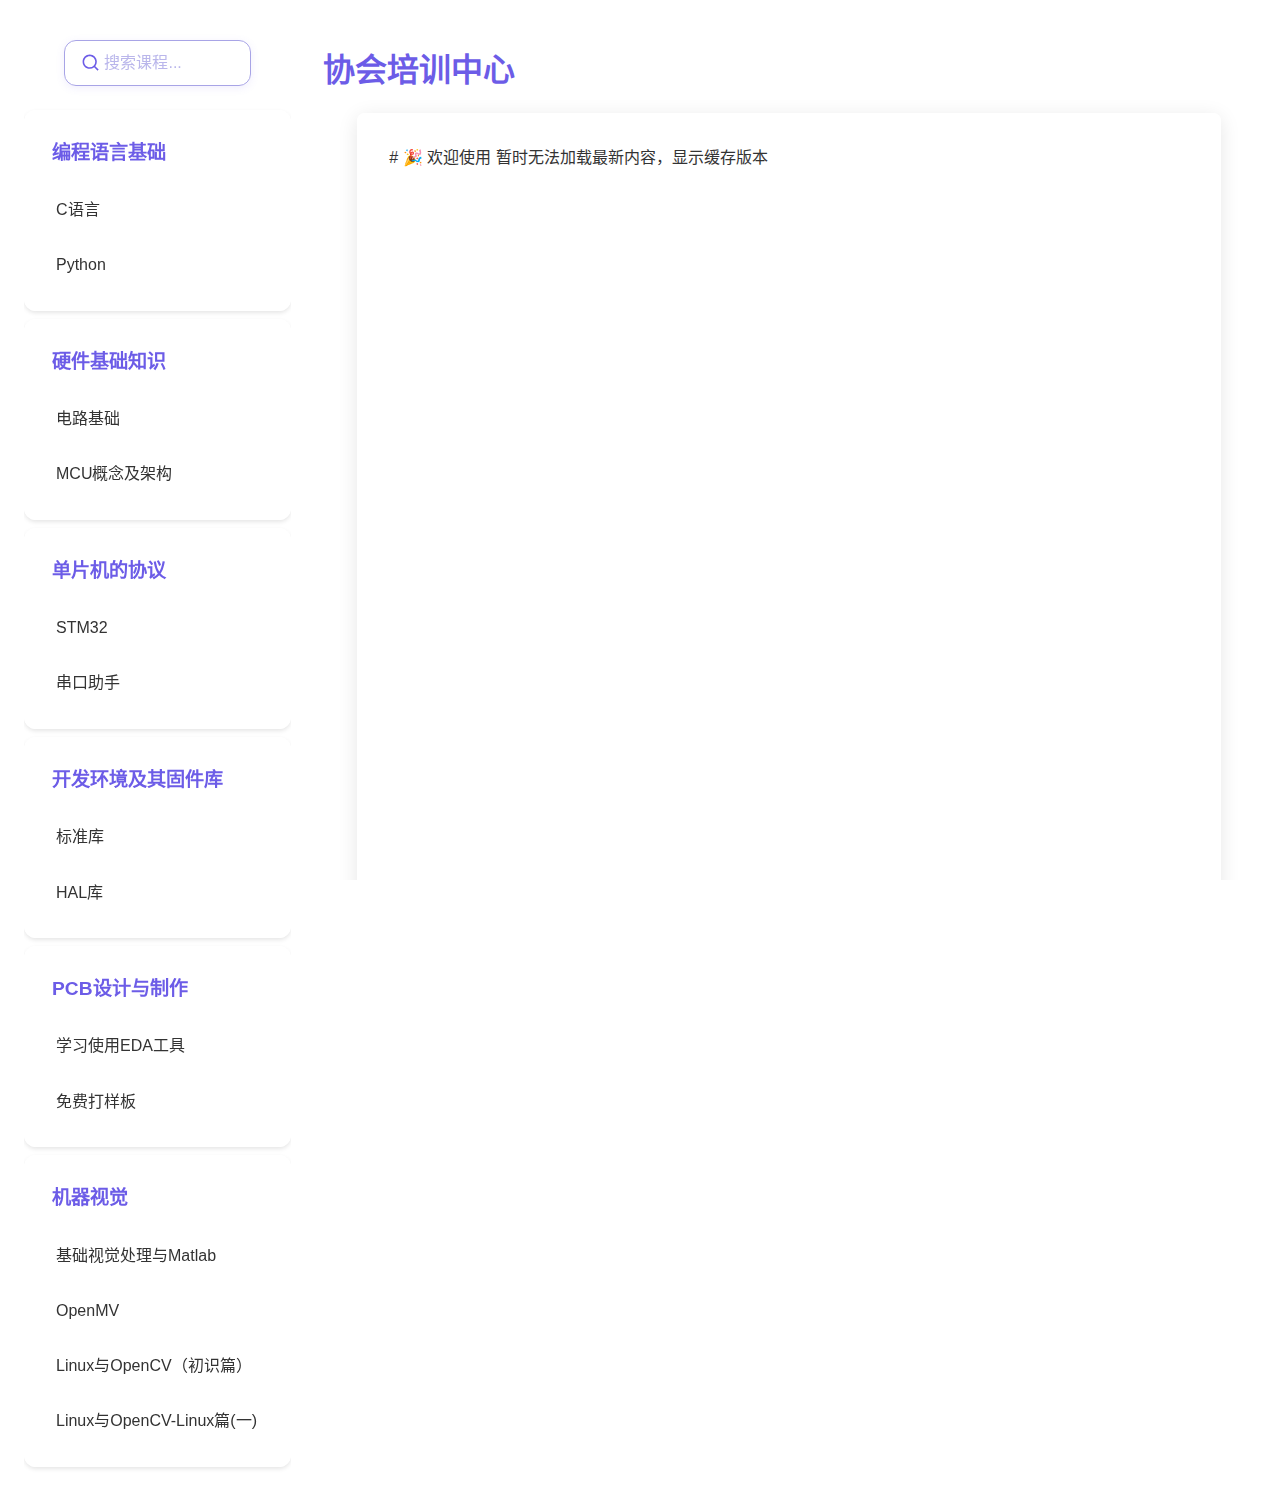
==== test/index.html @ 7ff23649 "Update index.html" ====
<!DOCTYPE html>
<html lang="zh-CN">

<head>
	<meta charset="UTF-8">
	<meta http-equiv="Cache-Control" content="max-age=604800, public">
	<link rel="preload" href="style/marked.min.js" as="script">
	<link rel="preload" href="test/md/welcome-page.md" as="fetch">
	<meta name="viewport" content="width=device-width, initial-scale=1.0, viewport-fit=cover">
	<title>协会培训中心</title>
	<style>
		:root {
			--primary: #6c5ce7;
			--secondary: #a8a4e6;
			--accent: #ff6b6b;
			--background: linear-gradient(160deg, #f8f9ff 0%, #f3f5ff 100%);
			--glass: rgba(255, 255, 255, 0.95);
			--shadow: 0 12px 40px rgba(108, 92, 231, 0.1);
			--radius: 16px;
			/* 统一圆角 */
			--tap-highlight: rgba(108, 92, 231, 0.1);
			/* 点击反馈色 */
		}

		/* 动态目录生成样式 */
		/* 合并.toc-category样式 */
		.toc-category {
			background: var(--glass);
			backdrop-filter: blur(12px);
			border-radius: var(--radius);
			margin: 1rem 0;
			padding: 1rem;
			box-shadow: var(--shadow);
			transition: transform 0.2s ease;
			position: relative;
			-webkit-tap-highlight-color: var(--tap-highlight);
		}

		/* 合并后的媒体查询 */
		@media (max-width: 768px) {
			.toc-category {
				margin: 0.5rem 0;
				background: rgba(255, 255, 255, 0.9);
			}
		}

		@media (min-width: 769px) {
			.toc-category {
				margin: 0.5rem 1rem;
			}
		}

		/* 移动端优化 */
		@media (max-width: 768px) {
			.sidebar {
				display: none;
				/* 隐藏原始侧边栏 */
			}

			/* 新增浮动目录按钮 */
			.floating-toc {
				position: fixed;
				bottom: 2rem;
				right: 1.5rem;
				z-index: 1000;
				width: 56px;
				height: 56px;
				border-radius: 50%;
				background: var(--primary);
				box-shadow: 0 8px 24px rgba(108, 92, 231, 0.3);
				display: flex;
				align-items: center;
				justify-content: center;
				cursor: pointer;
				transition: all 0.3s cubic-bezier(0.4, 0, 0.2, 1);
			}

			.floating-toc::after {
				content: '📚';
				font-size: 1.8rem;
				filter: drop-shadow(0 2px 4px rgba(0, 0, 0, 0.1));
			}

			.floating-toc.active {
				transform: rotate(135deg);
				background: var(--accent);
			}

			/* 目录弹出层 */
			.toc-overlay {
				position: fixed;
				top: 0;
				left: 0;
				right: 0;
				bottom: 0;
				background: rgba(0, 0, 0, 0.4);
				backdrop-filter: blur(8px);
				z-index: 999;
				opacity: 0;
				visibility: hidden;
				transition: 0.3s ease;
			}

			.toc-overlay.active {
				opacity: 1;
				visibility: visible;
			}

			/* 目录容器 */
			.mobile-toc {
				position: absolute;
				bottom: calc(56px + 2rem);
				right: 1.5rem;
				width: 86vw;
				max-width: 320px;
				background: var(--glass);
				border-radius: 24px;
				padding: 1.5rem;
				box-shadow: var(--shadow);
				transform: translateY(20px);
				transition: transform 0.3s cubic-bezier(0.18, 0.89, 0.32, 1.28),
					opacity 0.2s ease;
				max-height: 70vh;
				overflow-y: auto;
				-webkit-overflow-scrolling: touch;
				scrollbar-width: thin;
				/* Firefox */
				scrollbar-color: var(--primary) rgba(0, 0, 0, 0.1);
				overflow-x: hidden;
				/* 新增横向滚动隐藏 */
				width: calc(100% - 2rem);
				/* 确保宽度适配 */
				will-change: transform;
			}

			.toc-overlay.active .mobile-toc {
				transform: translateY(0);
			}

			/* 移动端目录项优化 */
			.toc-category {
				margin: 0.5rem 0;
				background: rgba(255, 255, 255, 0.9);
				width: 100%;
				box-sizing: border-box;
			}

			.toc-subitem {
				padding: 1rem;
				font-size: 0.95rem;
				border-radius: 12px;
				margin: 4px 0;
				white-space: normal;
				/* 确保文本换行 */
				max-width: 100%;
				overflow: hidden;
				text-overflow: ellipsis;
			}

			/* 搜索框优化 */
			.mobile-toc .search-box {
				padding: 0 1rem 1rem;
				margin: 0 -1rem;
			}

			.mobile-toc #search {
				font-size: 1rem;
				padding: 1rem;
			}

			/* 保证内容足够高度 */
			.toc {
				min-height: 120%;
			}

			/* 优化滚动条样式 */
			.mobile-toc::-webkit-scrollbar {
				width: 8px;
				/* 增大滚动条宽度 */
				background: rgba(0, 0, 0, 0.05);
			}

			.mobile-toc::-webkit-scrollbar-thumb {
				background: var(--primary);
				border-radius: 4px;
				border: 2px solid rgba(255, 255, 255, 0.2);
				/* 添加边框增强可视性 */
			}

			/* 增强触摸反馈 */
			.toc-category,
			.toc-subitem {
				padding: 16px !important;
				/* 增大点击区域 */
				min-height: 56px;
				/* 最小触摸高度 */
				-webkit-tap-highlight-color: var(--tap-highlight);
			}

			/* 隐藏横向滚动条 */
			.mobile-toc::-webkit-scrollbar:horizontal {
				display: none;
				height: 0;
			}
		}

		/* PC端布局优化 */
		@media (min-width: 769px) {
			body {
				display: flex;
				min-height: 100vh;
			}

			.sidebar {
				width: 300px;
				height: 100vh;
				position: sticky;
				top: 0;
				overflow-y: auto; /* 确保侧边栏有独立的滚动条 */
				transform: none !important;
				box-shadow: 8px 0 40px rgba(108, 92, 231, 0.1);
				border-right: 1px solid var(--secondary);
				scrollbar-width: thin; /* Firefox */
				-ms-overflow-style: none; /* IE/Edge */
			}

			.sidebar::-webkit-scrollbar {
				display: block; /* 显示滚动条 */
				width: 8px; /* 滚动条宽度 */
			}

			.sidebar::-webkit-scrollbar-thumb {
				background: var(--primary);
				border-radius: 4px; /* 圆角 */
			}

			.content {
				flex: 1;
				padding: 2rem 4rem;
				max-width: calc(100vw - 300px);
				overflow-y: auto;
				/* 添加独立滚动 */
				height: calc(100vh - 3px);
				/* 留出进度条空间 */
			}

			.menu-toggle {
				display: none;
				/* 隐藏移动端菜单按钮 */
			}

			.search-box {
				position: sticky;
				top: 0;
				padding: 1.5rem;
				margin: 0 -1.5rem;
				/* 抵消容器padding */
				z-index: 200;
				background: var(--glass);
				backdrop-filter: blur(10px);
			}

			.toc-category {
				margin: 0.5rem 1rem;
				transition: 0.2s all ease;
			}

			.toc-subitem {
				padding: 0.8rem 1.5rem;
				cursor: pointer;
				border-radius: 8px;
				transition: 0.2s all ease;
			}

			.toc-subitem:hover {
				background: rgba(108, 92, 231, 0.1);
			}
		}

		/* 搜索框现代化样式 */
		.search-box {
			position: sticky;
			top: 0;
			background: var(--glass);
			backdrop-filter: blur(10px);
			z-index: 200;
			padding: 1rem;
			transition: all 0.3s ease;
			width: calc(100% - 3rem);
			margin: 0 auto;
			box-sizing: border-box;
		}

		#mobile-search {
			width: 100%;
			padding: 1rem 2rem;
			border: 1px solid var(--secondary) !important;
			border-radius: 50px;
			background: rgba(255, 255, 255, 0.9);
			box-shadow: 0 2px 8px rgba(108, 92, 231, 0.1) !important;
			font-size: 1rem;
			transition: all 0.2s cubic-bezier(0.4, 0, 0.2, 1);
			background-image: url("data:image/svg+xml,%3Csvg xmlns='http://www.w3.org/2000/svg' viewBox='0 0 24 24' width='24' height='24'%3E%3Cpath fill='%236c5ce7' d='M18.031 16.617l4.283 4.282-1.415 1.415-4.282-4.283A8.96 8.96 0 0 1 11 20c-4.968 0-9-4.032-9-9s4.032-9 9-9 9 4.032 9 9a8.96 8.96 0 0 1-1.969 5.617zm-2.006-.742A6.977 6.977 0 0 0 18 11c0-3.868-3.133-7-7-7-3.868 0-7 3.132-7 7 0 3.867 3.132 7 7 7a6.977 6.977 0 0 0 4.875-1.975l.15-.15z'/%3E%3C/svg%3E");
			background-repeat: no-repeat;
			background-position: 1rem center;
			background-size: 1.2em;
			padding-left: 2.8rem;
			max-width: 100%;
			box-sizing: border-box;
		}

		#mobile-search:focus {
			outline: none;
			box-shadow: 0 6px 16px rgba(108, 92, 231, 0.2);
			background: rgba(255, 255, 255, 0.95);
		}

		#mobile-search::placeholder {
			color: #a8a4e6;
			opacity: 0.8;
		}

		/* 移动端优化 */
		@media (max-width: 768px) {
			#mobile-search {
				font-size: 0.95rem;
				padding: 0.8rem 1.5rem;
				padding-left: 2.5rem;
				background-size: 1em;
			}
		}

		/* 移动端菜单按钮优化 */
		.menu-toggle {
			position: fixed;
			top: 1rem;
			left: 1rem;
			z-index: 300;
			background: var(--glass);
			border: none;
			padding: 0.8rem;
			border-radius: 50%;
			box-shadow: var(--shadow);
			-webkit-tap-highlight-color: var(--tap-highlight);
		}

		/* 新增阅读进度条 */
		.progress-bar {
			display: none;
			/* 隐藏进度条 */
			position: fixed;
			top: 0;
			left: 0;
			height: 3px;
			background: var(--accent);
			z-index: 500;
		}

		/* 优化移动端目录交互 */
		.toc-category h3 {
			cursor: pointer;
			padding: 12px;
			margin: -12px;
			border-radius: var(--radius);
			-webkit-tap-highlight-color: var(--tap-highlight);
		}

		.toc-category[data-fold="true"] .toc-subitem {
			display: none;
		}

		/* 增强搜索高亮 */
		.highlight {
			background: linear-gradient(90deg, #ffd70033, #ffd70000);
			border-radius: 4px;
		}

		/* 新增Markdown内容样式 */
		.markdown-content {
			padding: 2rem;
			margin: 1rem auto;
			max-width: 800px;
			background: var(--glass);
			border-radius: var(--radius);
			box-shadow: var(--shadow);
		}

		/* 标题样式 */
		.markdown-content h1,
		.markdown-content h2,
		.markdown-content h3 {
			color: var(--primary);
			margin-top: 1.5rem;
			margin-bottom: 0.5rem;
			border-bottom: 2px solid var(--secondary); /* 增加底部边框 */
			padding-bottom: 0.5rem; /* 增加底部内边距 */
		}

		.markdown-content h1 {
			font-size: 2.5rem;
		}

		.markdown-content h2 {
			font-size: 2rem;
		}

		.markdown-content h3 {
			font-size: 1.5rem;
		}

		/* 段落样式 */
		.markdown-content p {
			margin: 1.2rem 0; /* 增加段落间距 */
			line-height: 1.6; /* 增加行高 */
		}

		/* 列表样式 */
		.markdown-content ul,
		.markdown-content ol {
			margin: 1.5rem 0; /* 增加列表间距 */
			padding-left: 1.5rem;
		}

		.markdown-content li {
			margin-bottom: 0.5rem;
		}

		/* 引用样式 */
		.markdown-content blockquote {
			background: rgba(108, 92, 231, 0.05);
			border-left: 4px solid var(--primary);
			padding: 1rem;
			margin: 1.5rem 0;
			border-radius: 0 8px 8px 0;
			font-style: italic; /* 引用内容斜体 */
		}

		/* 代码块样式 */
		.markdown-content pre {
			background: rgba(108, 92, 231, 0.05);
			padding: 1rem;
			border-radius: 8px;
			overflow-x: auto;
			border: 1px solid var(--secondary); /* 添加边框 */
		}

		.markdown-content code {
			background: rgba(108, 92, 231, 0.1);
			padding: 0.2rem 0.4rem;
			border-radius: 4px;
		}

		/* 增加链接样式 */
		.markdown-content a {
			color: var(--primary);
			text-decoration: underline;
		}

		.markdown-content a:hover {
			text-decoration: none;
			color: var(--accent);
		}

		/* 优化移动端目录布局 */
		.mobile-toc {
			padding: 1rem;
			bottom: calc(56px + 1.5rem);
		}

		.toc-category {
			margin: 0.5rem -0.5rem;
			padding: 0.5rem;
		}

		.toc-subitem {
			margin: 4px -0.5rem;
			padding: 0.8rem 1rem !important;
		}

		/* 添加初始页面的专属样式 */
		.markdown-content h1 {
			text-align: center;
			margin: 2rem 0;
			font-size: 2.5rem;
			background: linear-gradient(135deg, var(--primary), var(--accent));
			-webkit-background-clip: text;
			background-clip: text;
			-webkit-text-fill-color: transparent;
		}

		.markdown-content mermaid {
			display: block;
			margin: 2rem auto;
			max-width: 100%;
			overflow-x: auto;
		}

		.markdown-content table {
			width: 100%;
			border-collapse: collapse;
			margin: 1.5rem 0;
			background: var(--glass);
		}

		.markdown-content td,
		.markdown-content th {
			padding: 1rem;
			border: 1px solid var(--secondary);
		}

		blockquote {
			background: rgba(108, 92, 231, 0.05);
			border-left: 4px solid var(--primary);
			padding: 1rem;
			margin: 1.5rem 0;
			border-radius: 0 8px 8px 0;
		}

		/* 通用滚动优化 */
		.toc,
		.mobile-toc,
		.sidebar {
			overflow: overlay;
			/* 智能滚动条 */
			scroll-behavior: smooth;
		}

		/* 修复移动端目录空白问题 */
		@media (max-width: 768px) {
			.mobile-toc {
				width: 90vw;
				right: 1rem;
				margin: 0;
				padding: 1rem;
			}

			.toc-category,
			.toc-subitem {
				margin-left: 0;
				margin-right: 0;
				padding: 0.8rem 1rem;
			}
		}

		/* 欢迎页专属样式 */
		.feature-badges {
			display: flex;
			gap: 1rem;
			margin: 1.5rem 0;
		}

		.badge {
			padding: 0.5rem 1rem;
			border-radius: 20px;
			font-size: 0.9rem;
		}

		.badge.new {
			background: var(--accent);
			color: white;
		}

		.quick-start-grid {
			display: grid;
			grid-template-columns: repeat(auto-fit, minmax(240px, 1fr));
			gap: 1.5rem;
			margin: 2rem 0;
		}

		.step-card {
			background: var(--glass);
			padding: 1.5rem;
			border-radius: var(--radius);
			transition: transform 0.2s ease;
		}

		.step-card:hover {
			transform: translateY(-5px);
		}

		.mobile-features {
			display: flex;
			flex-wrap: wrap;
			gap: 1rem;
			margin: 2rem 0;
		}

		.feature-tag {
			display: flex;
			align-items: center;
			padding: 0.8rem 1.2rem;
			background: rgba(108, 92, 231, 0.1);
			border-radius: 8px;
		}

		/* 加载状态指示器 */
		.loading-indicator {
			display: flex;
			flex-direction: column;
			align-items: center;
			padding: 2rem;
			min-height: 300px;
		}

		.spinner {
			width: 40px;
			height: 40px;
			border: 4px solid rgba(108, 92, 231, 0.2);
			border-top-color: var(--primary);
			border-radius: 50%;
			animation: spin 1s linear infinite;
		}

		@keyframes spin {
			to {
				transform: rotate(360deg);
			}
		}

		/* 错误提示样式 */
		.error-message {
			text-align: center;
			padding: 2rem;
			background: rgba(255, 0, 0, 0.05);
			border-radius: 8px;

			button {
				margin-top: 1rem;
				padding: 0.5rem 1rem;
				background: var(--primary);
				color: white;
				border: none;
				border-radius: 4px;
				cursor: pointer;
			}
		}

		/* Markdown内容渐显动画 */
		.markdown-content {
			animation: fadeIn 0.5s ease-out;
		}

		@keyframes fadeIn {
			from {
				opacity: 0;
				transform: translateY(20px);
			}

			to {
				opacity: 1;
				transform: translateY(0);
			}
		}

		/* PC端布局优化 */
		@media (min-width: 769px) {
			.sidebar {
				overflow-y: auto !important;
				/* 强制独立滚动 */
			}

			.content {
				overflow-y: auto;
				/* 添加独立滚动 */
				height: calc(100vh - 3px);
				/* 留出进度条空间 */
			}
		}

		/* 移动端滚动优化 */
		@media (max-width: 768px) {
			.mobile-toc {
				scroll-behavior: smooth;
				-webkit-overflow-scrolling: touch;
				/* 增加弹性效果 */
				overscroll-behavior: contain;
			}

			/* 增大触摸区域 */
			.toc-category,
			.toc-subitem {
				min-height: 48px;
				/* 最小触摸高度 */
				padding: 12px !important;
			}
		}

		/* 通用滚动优化 */
		.toc,
		.mobile-toc,
		.sidebar {
			overflow: overlay;
			/* 智能滚动条 */
			scroll-behavior: smooth;
		}

		/* 新增mermaid样式优化 */
		.markdown-content .mermaid {
			background: rgba(255, 255, 255, 0.9);
			padding: 1.5rem;
			border-radius: var(--radius);
			margin: 2rem 0;
			overflow: auto;
		}

		/* 代码块复制按钮 */
		.copy-btn {
			position: absolute;
			right: 1rem;
			top: 0.5rem;
			padding: 0.3rem 0.8rem;
			background: var(--primary);
			color: white;
			border: none;
			border-radius: 4px;
			cursor: pointer;
			opacity: 0;
			transition: opacity 0.2s ease;
		}

		pre:hover .copy-btn {
			opacity: 1;
		}

		/* 新增下载按钮样式 */
		.download-btn {
			z-index: 1001;
			/* 提升层级到最高 */
			bottom: 2rem;
			right: 2rem;
			background: var(--primary);
			color: white;
			padding: 1rem 1.5rem;
			border-radius: 30px;
			box-shadow: 0 8px 24px rgba(108, 92, 231, 0.3);
			cursor: pointer;
			transition: all 0.3s cubic-bezier(0.4, 0, 0.2, 1);
			display: flex;
			align-items: center;
			gap: 0.8rem;
		}

		.download-btn:hover {
			transform: translateY(-3px);
			background: var(--accent);
			box-shadow: 0 12px 32px rgba(255, 107, 107, 0.3);
		}

		.download-btn::after {
			content: '⬇️';
			font-size: 1.2rem;
		}

		@media (max-width: 768px) {
			.download-btn {
				bottom: 8rem;
				/* 提升到浮动目录按钮上方 */
				right: 1.5rem;
				padding: 1rem 1.5rem;
				/* 增大点击区域 */
				font-size: 1rem;
				box-shadow: 0 8px 24px rgba(108, 92, 231, 0.4);
				/* 增强阴影 */
				border-radius: 28px;
				/* 更圆润的形状 */
			}
		}

		/* 新增格式菜单 */
		.format-menu {
			position: absolute;
			bottom: 100%;
			right: 0;
			background: var(--glass);
			border-radius: 12px;
			padding: 0.5rem;
			box-shadow: var(--shadow);
			opacity: 0;
			visibility: hidden;
			transition: all 0.3s ease;
			min-width: 140px;
		}

		.download-btn:hover .format-menu {
			opacity: 1;
			visibility: visible;
		}

		.format-option {
			padding: 0.8rem 1rem;
			border-radius: 8px;
			cursor: pointer;
			transition: background 0.2s ease;
			display: flex;
			gap: 0.8rem;
			align-items: center;
		}

		.format-option:hover {
			background: rgba(108, 92, 231, 0.1);
		}

		/* 移动端适配 */
		@media (max-width: 768px) {
			.download-btn {
				bottom: 5rem;
				/* 避免被浮动按钮遮挡 */
			}

			.format-menu {
				right: -50%;
				bottom: auto;
				top: 100%;
			}
		}

		/* 确保Markdown内容不会覆盖按钮 */
		.markdown-content {
			position: relative;
			z-index: 1;
			/* 保持默认层级 */
		}

		/* 新增外层滚动锁定 */
		body.toc-open {
			overflow: hidden;
			position: fixed;
			width: 100%;
			height: 100%;
		}

		.toc-overlay {
			touch-action: none;
			/* 完全禁用外层触摸滚动 */
			overscroll-behavior: none;
		}

		.mobile-toc {
			overflow-y: auto;
			-webkit-overflow-scrolling: touch;
			transform: translateZ(0);
			/* 强制硬件加速 */
			backface-visibility: hidden;
			perspective: 1000px;
		}

		/* 滚动条视觉优化 */
		.mobile-toc::-webkit-scrollbar {
			width: 6px;
			background: rgba(108, 92, 231, 0.05);
		}

		.mobile-toc::-webkit-scrollbar-thumb {
			background: var(--primary);
			border-radius: 3px;
		}

		/* 修复内容区域滚动 */
		.content {
			overflow-y: auto !important;
			-webkit-overflow-scrolling: touch;
			height: calc(100vh - 60px);
			/* 留出顶部空间 */
			padding: 1rem !important;
		}

		.markdown-content {
			min-height: 120vh;
			/* 确保可滚动区域 */
			overflow: visible !important;
		}

		/* 增强触摸滚动 */
		.course-content {
			overscroll-behavior: contain;
			touch-action: pan-y;
		}

		@media (max-width: 768px) {
			.content {
				scroll-behavior: smooth;
				-webkit-overflow-scrolling: touch;
				/* 增加滚动阻力 */
				scroll-snap-type: y mandatory;
				overscroll-behavior-y: contain;
			}

			.markdown-content {
				/* 增加滚动惯性 */
				scroll-snap-stop: always;
				scroll-snap-align: start;

				/* 优化段落间距 */
				p,
				pre,
				table {
					margin: 1.2rem 0;
					scroll-snap-align: start;
				}
			}
		}

		/* 增加动量滚动效果 */
		@supports (-webkit-overflow-scrolling: touch) {
			.content {
				overflow-y: scroll;
			}
		}

		/* 重写下载按钮定位 */
		.download-container {
			position: fixed;
			z-index: 9999;
			/* 最高优先级 */
			bottom: 2rem;
			right: 2rem;
		}

		/* 优化移动端按钮尺寸 */
		@media (max-width: 768px) {
			.download-btn {
				padding: 0.8rem 1.2rem;
				font-size: 0.9rem;
				border-radius: 16px;
				bottom: 6rem;
				/* 调整位置避免遮挡 */
			}
		}

		#error-container {
			position: fixed;
			bottom: 1rem;
			right: 1rem;
			max-width: 300px;
			z-index: 9999;
		}

		.error-toast {
			background: rgba(255, 0, 0, 0.1);
			padding: 1rem;
			border-radius: 8px;
			margin: 0.5rem;
			animation: slideIn 0.3s ease;
		}

		/* 更新字体 */
		body {
			font-family: 'Arial', sans-serif; /* 使用更现代的字体 */
			color: #333; /* 更深的文本颜色 */
			line-height: 1.6; /* 增加行高 */
		}

		/* 按钮样式 */
		.download-btn,
		.copy-btn {
			transition: background 0.3s, transform 0.2s; /* 增加过渡效果 */
		}

		.download-btn:hover,
		.copy-btn:hover {
			transform: translateY(-2px); /* 悬停时轻微上移 */
			background: var(--accent); /* 悬停时背景色变化 */
		}

		/* 增加阴影效果 */
		.markdown-content {
			box-shadow: 0 4px 20px rgba(0, 0, 0, 0.1); /* 增加阴影 */
			border-radius: 8px; /* 圆角 */
		}

		/* 更新标题样式 */
		h1, h2, h3 {
			color: var(--primary); /* 使用主题色 */
			margin-bottom: 1rem; /* 增加底部间距 */
		}

		/* 更新输入框样式 */
		#mobile-search {
			border: 1px solid var(--secondary);
			border-radius: 12px; /* 圆角 */
			padding: 0.8rem; /* 增加内边距 */
		}

		/* 更新滚动条样式 */
		.mobile-toc::-webkit-scrollbar {
			width: 8px; /* 增加滚动条宽度 */
		}

		.mobile-toc::-webkit-scrollbar-thumb {
			background: var(--primary);
			border-radius: 4px; /* 圆角 */
		}

		/* 更新错误提示样式 */
		.error-message {
			background: rgba(255, 0, 0, 0.1);
			border: 1px solid red; /* 增加边框 */
			border-radius: 8px; /* 圆角 */
		}

		/* 更新加载指示器样式 */
		.loading-indicator {
			background: rgba(255, 255, 255, 0.9); /* 背景色 */
			border-radius: 8px; /* 圆角 */
			box-shadow: 0 2px 10px rgba(0, 0, 0, 0.1); /* 阴影 */
		}

		/* 目录容器样式 */
		.toc-category {
			margin: 0.5rem 0;
			background: rgba(255, 255, 255, 0.9);
			width: 100%;
			box-sizing: border-box;
			border-radius: 12px; /* 圆角 */
			padding: 1rem; /* 增加内边距 */
			box-shadow: 0 2px 4px rgba(0, 0, 0, 0.1); /* 添加阴影 */
		}

		/* 目录项样式 */
		.toc-subitem {
			padding: 1rem;
			font-size: 1rem;
			border-radius: 8px; /* 圆角 */
			margin: 4px 0;
			transition: background 0.3s; /* 增加过渡效果 */
			cursor: pointer; /* 鼠标悬停时显示为手型 */
		}

		/* 悬停效果 */
		.toc-subitem:hover {
			background: rgba(108, 92, 231, 0.1); /* 悬停时背景色变化 */
		}

		/* 目录标题样式 */
		.toc-category h3 {
			margin: 0;
			font-size: 1.2rem;
			color: var(--primary); /* 使用主题色 */
		}
	</style>
</head>

<body>
	<!-- 新增浮动按钮 -->
	<div class="floating-toc"></div>

	<!-- 修改后的目录结构 -->
	<div class="toc-overlay">
		<div class="mobile-toc" id="mobile-toc-container">
			<div class="search-box">
				<input type="text" id="mobile-search" placeholder="      搜索课程..."
					style="width:100%; border-radius:12px; border:1px solid var(--secondary)">
			</div>
			<div class="toc" id="mobile-toc"></div>
		</div>
	</div>

	<!-- 内容区域 -->
	<main class="content">
		<h1>协会培训中心</h1>
		<div class="course-content" style="min-height: 100vh;">
			<article class="markdown-content" id="welcome-container">
				<!-- 内容将由JavaScript动态加载 -->
			</article>
		</div>
	</main>

	<!-- Markdown解析 -->
	<script src="style/marked.min.js"></script>

	<!-- 流程图支持 -->
	<script src="style/mermaid.min.js"></script>

	<!-- 工具提示库 -->
	<script src="style/popper.min.js"></script>
	<script src="style/tippy-bundle.umd.js"></script>

	<div id="error-container" aria-live="polite"></div>

	<script>
		// 动态生成目录
		const courseFiles = [
			// 编程语言基础
			"test/md/编程语言基础 - C语言.md",
			"test/md/编程语言基础 - Python.md",

			// 硬件基础
			"test/md/硬件基础知识 - 电路基础.md",
			"test/md/硬件基础知识 - MCU概念及架构.md",

			// 单片机协议
			"test/md/单片机的协议 - STM32.md",
			"test/md/单片机的协议 - 串口助手.md",

			// 开发环境
			"test/md/开发环境及其固件库 - 标准库.md",
			"test/md/开发环境及其固件库 - HAL库.md",

			// PCB设计
			"test/md/PCB设计与制作 - 学习使用EDA工具.md",
			"test/md/PCB设计与制作 - 免费打样板.md",

			// 机器视觉
			"test/md/机器视觉 - 基础视觉处理与Matlab.md",
			"test/md/机器视觉 - OpenMV.md",
			"test/md/机器视觉 - Linux与OpenCV（初识篇）.md",
			"test/md/机器视觉 - Linux与OpenCV-Linux篇(一).md"
		];

		// 动态生成目录结构
		function generateTOC() {
			const tocMap = new Map();

			courseFiles.forEach(path => {
				const [category, filename] = path.split('/').pop().split(' - ');
				if (!tocMap.has(category)) {
					tocMap.set(category, []);
				}
				tocMap.get(category).push({
					name: filename.replace('.md', ''),
					path: path
				});
			});

			let tocHTML = '';
			tocMap.forEach((items, category) => {
				tocHTML += `
                    <div class="toc-category">
                        <h3>${category}</h3>
                        ${items.map(item => `
                            <div class="toc-subitem" data-file="${item.path}">
                                ${item.name}
                            </div>
                        `).join('')}
                    </div>
                `;
			});

			document.getElementById('mobile-toc').innerHTML = tocHTML;
		}

		// 浮动按钮交互逻辑
		const floatingToc = document.querySelector('.floating-toc');
		const tocOverlay = document.querySelector('.toc-overlay');

		floatingToc.addEventListener('click', (e) => {
			e.stopPropagation();
			floatingToc.classList.toggle('active');
			tocOverlay.classList.toggle('active');
			document.body.classList.toggle('toc-open'); // 新增body状态
		});

		// 点击外部关闭
		tocOverlay.addEventListener('click', (e) => {
			if (e.target === tocOverlay) {
				floatingToc.classList.remove('active');
				tocOverlay.classList.remove('active');
			}
		});

		// 修改搜索功能，添加防抖和缓存
		// 修改搜索功能，添加防抖
		function debounce(func, wait) {
			let timeout;
			return function (...args) {
				clearTimeout(timeout);
				timeout = setTimeout(() => func.apply(this, args), wait);
			};
		}

		document.getElementById('mobile-search').addEventListener('input', debounce((e) => {
			const term = e.target.value.trim().toLowerCase();
			document.querySelectorAll('.toc-subitem').forEach(item => {
				const text = item.textContent;
				const regex = new RegExp(`(${term})`, 'gi');
				item.innerHTML = term ?
					text.replace(regex, '<span class="highlight">$1</span>') :
					text;
				item.style.display = term ?
					(text.toLowerCase().includes(term) ? 'block' : 'none') :
					'block';
			});
		}, 300));

		// 添加文件缓存
		const fileCache = new Map();
		async function loadFile(path) {
			if (fileCache.has(path)) return fileCache.get(path);
			try {
				const response = await fetch(path);
				const content = await response.text();
				fileCache.set(path, content);
				return content;
			} catch (error) {
				throw error;
			}
		}

		// 优化移动端点击体验
		document.querySelectorAll('.toc-subitem').forEach(item => {
			item.addEventListener('click', () => {
				floatingToc.classList.remove('active');
				tocOverlay.classList.remove('active');
			});
		});

		// 新增功能：阅读进度条
		function setupProgressBar() {
			const progressBar = document.createElement('div');
			progressBar.className = 'progress-bar';
			document.body.prepend(progressBar);

			window.addEventListener('scroll', () => {
				const scrollHeight = document.documentElement.scrollHeight - window.innerHeight;
				const progress = (window.scrollY / scrollHeight) * 100;
				progressBar.style.width = progress + '%';
			});
		}

		// 初始化新功能
		generateTOC();
		setupProgressBar();

		// 修改内容加载逻辑适配PC端布局
		document.addEventListener('click', async (e) => {
			if (e.target.closest('.toc-subitem')) {
				// 移动端点击后关闭目录
				if (window.innerWidth <= 768) {
					floatingToc.classList.remove('active');
					tocOverlay.classList.remove('active');
				}

				const contentArea = document.querySelector('.course-content');

				// 修复：使用已定义的loading样式类
				contentArea.innerHTML = `
					<div class="loading-indicator">
						<div class="spinner"></div>
						<p>正在加载课程内容...</p>
					</div>
				`;

				const item = e.target.closest('.toc-subitem');
				const filePath = item.dataset.file;

				try {
					const response = await fetch(filePath);
					const markdown = await response.text();
					contentArea.innerHTML = `
                        <article class="markdown-content">
                            ${marked.parse(markdown)}
                        </article>
                    `;

					// 新增mermaid初始化
					if (typeof mermaid !== 'undefined') {
						mermaid.init(undefined, '.markdown-content pre code.mermaid');
					}

					// PC端自动滚动到标题位置
					if (window.innerWidth > 768) {
						window.scrollTo({
							top: contentArea.offsetTop - 20,
							behavior: 'smooth'
						});
					}

					// 添加历史记录
					history.pushState({}, '', `#${encodeURIComponent(filePath)}`);
				} catch (error) {
					console.error('内容加载失败:', error);
				}
			}
		});

		// 新增持久化存储
		window.addEventListener('beforeunload', () => {
			localStorage.setItem('lastScroll', window.scrollY);
		});
		window.addEventListener('load', () => {
			const lastScroll = localStorage.getItem('lastScroll');
			if (lastScroll) window.scrollTo(0, lastScroll);
		});

		// 修改后的移动端点击外部关闭菜单逻辑
		document.addEventListener('click', (e) => {
			if (window.innerWidth <= 768 &&
				!e.target.closest('.mobile-toc') &&
				!e.target.closest('.floating-toc')) {
				document.querySelector('.toc-overlay').classList.remove('active');
				document.body.classList.remove('toc-open');
			}
		});

		// 替换原有复杂触摸处理
		const mobileToc = document.querySelector('.mobile-toc');
		let startY = 0;

		mobileToc.addEventListener('touchstart', e => {
			startY = e.touches[0].pageY;
		}, { passive: true });

		mobileToc.addEventListener('touchmove', e => {
			const deltaY = e.touches[0].pageY - startY;
			const atTop = mobileToc.scrollTop <= 0 && deltaY > 0;
			const atBottom = mobileToc.scrollHeight <= mobileToc.clientHeight + mobileToc.scrollTop && deltaY < 0;

			if (atTop || atBottom) {
				e.preventDefault();
			}
		}, { passive: false });

		// 优化滚动条渲染
		requestAnimationFrame(() => {
			mobileToc.style.scrollbarWidth = 'thin';
		});

		// 关闭时恢复滚动
		function closeToc() {
			floatingToc.classList.remove('active');
			tocOverlay.classList.remove('active');
			document.body.classList.remove('toc-open');
		}

		// 配置对象（方便后续维护）
		const CONFIG = {
			WELCOME_PAGE_PATH: '/test/md/welcome-page.md', // 注意路径前缀
			CACHE_TTL: 300000, // 5分钟缓存
			FALLBACK_CONTENT: `# 🎉 欢迎使用\n暂时无法加载最新内容，显示缓存版本`
		};

		// 增强版内容加载器
		class ContentLoader {
			constructor() {
				this.cache = null;
				this.lastFetch = 0;
			}

			async loadWelcomePage() {
				try {
					// 优先使用有效缓存
					if (this._isCacheValid()) {
						return this.cache;
					}

					// 发起网络请求
					const response = await fetch(CONFIG.WELCOME_PAGE_PATH, {
						mode: 'cors',
						credentials: 'same-origin', // 明确凭证策略
						headers: {
							'Content-Type': 'text/markdown',
							'X-Requested-With': 'XMLHttpRequest' // 帮助服务器识别AJAX请求
						}
					});

					// HTTP状态检查
					if (!response.ok) {
						throw new Error(`HTTP错误 ${response.status}`);
					}

					// 解析内容
					const markdown = await response.text();
					const html = marked.parse(markdown);

					// 更新缓存
					this._updateCache(html);
					return html;

				} catch (error) {
					console.error('内容加载失败:', error);
					return this._handleError(error);
				}
			}

			_isCacheValid() {
				return this.cache && (Date.now() - this.lastFetch < CONFIG.CACHE_TTL);
			}

			_updateCache(content) {
				this.cache = content;
				this.lastFetch = Date.now();
				localStorage.setItem('welcomeCache', JSON.stringify({
					content: content,
					timestamp: this.lastFetch
				}));
			}

			_loadFromStorage() {
				const stored = localStorage.getItem('welcomeCache');
				if (stored) {
					const { content, timestamp } = JSON.parse(stored);
					this.cache = content;
					this.lastFetch = timestamp;
				}
			}

			_handleError(error) {
				// 尝试加载本地缓存
				this._loadFromStorage();
				return this.cache || CONFIG.FALLBACK_CONTENT;
			}
		}

		// 修复初始化流程：添加目录生成和欢迎页加载
		document.addEventListener('DOMContentLoaded', async () => {
			generateTOC(); // 确保生成目录
			const container = document.getElementById('welcome-container');
			const loader = new ContentLoader();

			// 显示加载状态
			container.innerHTML = `
				<div class="loading-indicator">
					<div class="spinner"></div>
					<p>正在加载最新内容...</p>
				</div>
			`;

			try {
				// 异步加载内容
				const content = await loader.loadWelcomePage();
				container.innerHTML = content;

				// 初始化可视化组件
				initMermaid();  // 移除非必要的this
				initTooltips(); // 使用独立函数

			} catch (error) {
				container.innerHTML = `
					<div class="error-state">
						<h3>⚠️ 内容加载失败</h3>
						<p>${error.message}</p>
						<button class="retry-btn">点击重试</button>
					</div>
				`;

				// 绑定重试按钮
				document.querySelector('.retry-btn').addEventListener('click', () => {
					location.reload();
				});
			}
		});

		// 修复mermaid初始化逻辑
		function initMermaid() {
			if (typeof mermaid !== 'undefined') {
				mermaid.initialize({
					theme: 'neutral',
					startOnLoad: true
				});
				// 使用更可靠的选择器
				mermaid.init(undefined, '.markdown-content pre code.language-mermaid');
			}
		}

		// 修改为独立函数
		function initTooltips() {
			if (typeof tippy !== 'undefined') {
				tippy('[data-tippy-content]', {
					arrow: true,
					animation: 'fade',
					theme: 'light-border'
				});
			}
		}

		// 修改marked渲染器确保正确添加mermaid类
		const renderer = new marked.Renderer();
		renderer.code = function (code, language) {
			const isMermaid = language === 'mermaid';
			return `
				<div style="position: relative">
					<pre class="${isMermaid ? 'mermaid' : ''}"><code class="language-${language}">${isMermaid ? code : escape(code)}</code></pre>
					${!isMermaid ? `<button class="copy-btn" onclick="copyCode(this)">复制</button>` : ''}
				</div>
			`;
		};

		// 添加复制功能
		function copyCode(button) {
			const code = button.previousElementSibling.textContent;
			navigator.clipboard.writeText(code).then(() => {
				button.textContent = '已复制!';
				setTimeout(() => button.textContent = '复制', 2000);
			}).catch(err => {
				console.error('复制失败:', err);
				button.textContent = '失败';
			});
		}

		// 修改下载功能
		let currentContent = '';
		const downloadContainer = document.querySelector('.download-container');

		// 在内容加载时保存原始内容
		function saveContent(rawMarkdown) {
			currentContent = rawMarkdown;
			// 保持下载按钮可见
			downloadContainer.style.display = 'block';
		}

		// 添加滚动状态检测
		let scrollTimeout;
		mobileToc.addEventListener('scroll', () => {
			mobileToc.classList.add('scrolling');
			clearTimeout(scrollTimeout);
			scrollTimeout = setTimeout(() => {
				mobileToc.classList.remove('scrolling');
			}, 500);
		});

		// 阻止外层滚动传播
		document.querySelector('.toc-overlay').addEventListener('wheel', (e) => {
			if (e.target.closest('.mobile-toc')) {
				e.stopPropagation();
			}
		}, { passive: true });

		// 简化的触摸处理
		function initContentScroll() {
			const content = document.querySelector('.content');

			// 仅保留必要的事件监听
			content.addEventListener('touchstart', e => {
				// 记录初始触摸位置
				content.startY = e.touches[0].clientY;
			}, { passive: true });

			content.addEventListener('touchmove', e => {
				// 允许浏览器处理滚动
			}, { passive: true });
		}

		// 在DOM加载完成后调用
		document.addEventListener('DOMContentLoaded', () => {
			initContentScroll();
		});

		// 在脚本部分添加下载功能
		document.getElementById('download-md').addEventListener('click', (e) => {
			const menu = e.currentTarget.querySelector('.format-menu');
			menu.style.opacity = menu.style.opacity === '1' ? '0' : '1';
			menu.style.visibility = menu.style.visibility === 'visible' ? 'hidden' : 'visible';
		});

		// 增强版下载处理
		document.querySelectorAll('.format-option').forEach(option => {
			option.addEventListener('click', async (e) => {
				const btn = document.getElementById('download-md');
				const originalHTML = btn.innerHTML;

				// 添加加载状态
				btn.classList.add('loading');
				btn.querySelector('.btn-text').innerHTML = '⏳ 生成文件中...';

				try {
					const format = e.currentTarget.dataset.format;
					const title = document.querySelector('.markdown-content h1')?.textContent.trim() || 'document';

					if (format === 'md') {
						// Markdown下载
						const blob = new Blob([currentContent], { type: 'text/markdown' });
						triggerDownload(blob, `${title}.md`);
					} else {
						// Word文档生成
						const htmlContent = marked.parse(currentContent);
						const docxBlob = await convertToDocx(htmlContent);
						triggerDownload(docxBlob, `${title}.docx`);
					}
				} catch (error) {
					showErrorToast('下载失败: ' + error.message);
				} finally {
					btn.classList.remove('loading');
					btn.querySelector('.btn-text').innerHTML = '⬇️ 下载文档';
				}
			});
		});

		// 通用下载触发方法
		function triggerDownload(blob, filename) {
			const url = URL.createObjectURL(blob);
			const a = document.createElement('a');
			a.href = url;
			a.download = filename;
			document.body.appendChild(a);
			a.click();
			document.body.removeChild(a);
			URL.revokeObjectURL(url);
		}

		// 显示错误提示
		function showErrorToast(message) {
			const toast = document.createElement('div');
			toast.className = 'download-toast';
			toast.textContent = message;
			document.body.appendChild(toast);

			setTimeout(() => {
				toast.remove();
			}, 3000);
		}

		// 修复格式菜单交互
		document.getElementById('download-md').addEventListener('click', (e) => {
			const menu = e.currentTarget.querySelector('.format-menu');
			menu.style.opacity = menu.style.opacity === '1' ? '0' : '1';
			menu.style.visibility = menu.style.visibility === 'visible' ? 'hidden' : 'visible';
		});

		// 修复DOCX转换功能
		async function convertToDocx(htmlContent) {
			try {
				const result = await htmlDocx.asBlob(htmlContent);
				return result;
			} catch (error) {
				throw new Error('DOCX转换失败: ' + error.message);
			}
		}

		// 修复移动端菜单交互
		let menuTimeout;
		document.getElementById('download-md').addEventListener('touchstart', (e) => {
			const menu = e.currentTarget.querySelector('.format-menu');
			clearTimeout(menuTimeout);
			menu.style.opacity = '1';
			menu.style.visibility = 'visible';
			menuTimeout = setTimeout(() => {
				menu.style.opacity = '0';
				menu.style.visibility = 'hidden';
			}, 5000); // 5秒后自动隐藏
		});

		// 修复事件监听器空指针问题
		document.addEventListener('DOMContentLoaded', () => {
			// 确保元素存在再绑定事件
			const mobileToc = document.querySelector('.mobile-toc');
			if (mobileToc) {
				mobileToc.addEventListener('scroll', handleTocScroll);
				mobileToc.addEventListener('touchstart', handleTouchStart, { passive: true });
				mobileToc.addEventListener('touchmove', handleTouchMove, { passive: false });
			}
		});

		// 优化后的触摸处理函数
		function handleTouchStart(e) {
			startY = e.touches[0].pageY;
		}

		function handleTouchMove(e) {
			const deltaY = e.touches[0].pageY - startY;
			const atTop = this.scrollTop <= 0 && deltaY > 0;
			const atBottom = this.scrollHeight <= this.clientHeight + this.scrollTop && deltaY < 0;

			if (atTop || atBottom) {
				e.preventDefault();
			}
		}

		function handleTocScroll() {
			this.classList.add('scrolling');
			clearTimeout(scrollTimeout);
			scrollTimeout = setTimeout(() => {
				this.classList.remove('scrolling');
			}, 500);
		}

		// 修复空指针错误的核心代码
		function safeAddEventListener(selector, eventType, handler, options) {
			const element = document.querySelector(selector);
			if (element) {
				element.addEventListener(eventType, handler, options);
			} else {
				console.warn(`元素 ${selector} 不存在，无法绑定 ${eventType} 事件`);
			}
		}

		// 安全初始化事件监听
		document.addEventListener('DOMContentLoaded', () => {
			// 目录相关事件
			safeAddEventListener('.mobile-toc', 'scroll', handleTocScroll);
			safeAddEventListener('.mobile-toc', 'touchstart', handleTouchStart, { passive: true });
			safeAddEventListener('.mobile-toc', 'touchmove', handleTouchMove, { passive: false });

			// 其他关键事件初始化
			safeAddEventListener('.floating-toc', 'click', toggleTocOverlay);
			safeAddEventListener('.toc-overlay', 'click', closeTocOnOutsideClick);
		});

		// 增强型错误处理
		document.addEventListener('click', async (e) => {
			if (e.target.closest('.toc-subitem')) {
				try {
					// ... 加载逻辑 ...
				} catch (error) {
					console.error('内容加载失败:', error);
					showErrorToast(`加载失败: ${error.message}`);
				}
			}
		});

		// 添加全局错误处理
		window.onerror = function (message, source, lineno, colno, error) {
			console.error(`全局错误: ${message}@${source}:${lineno}`);
			return true; // 阻止默认错误提示
		};
	</script>
</body>

</html>
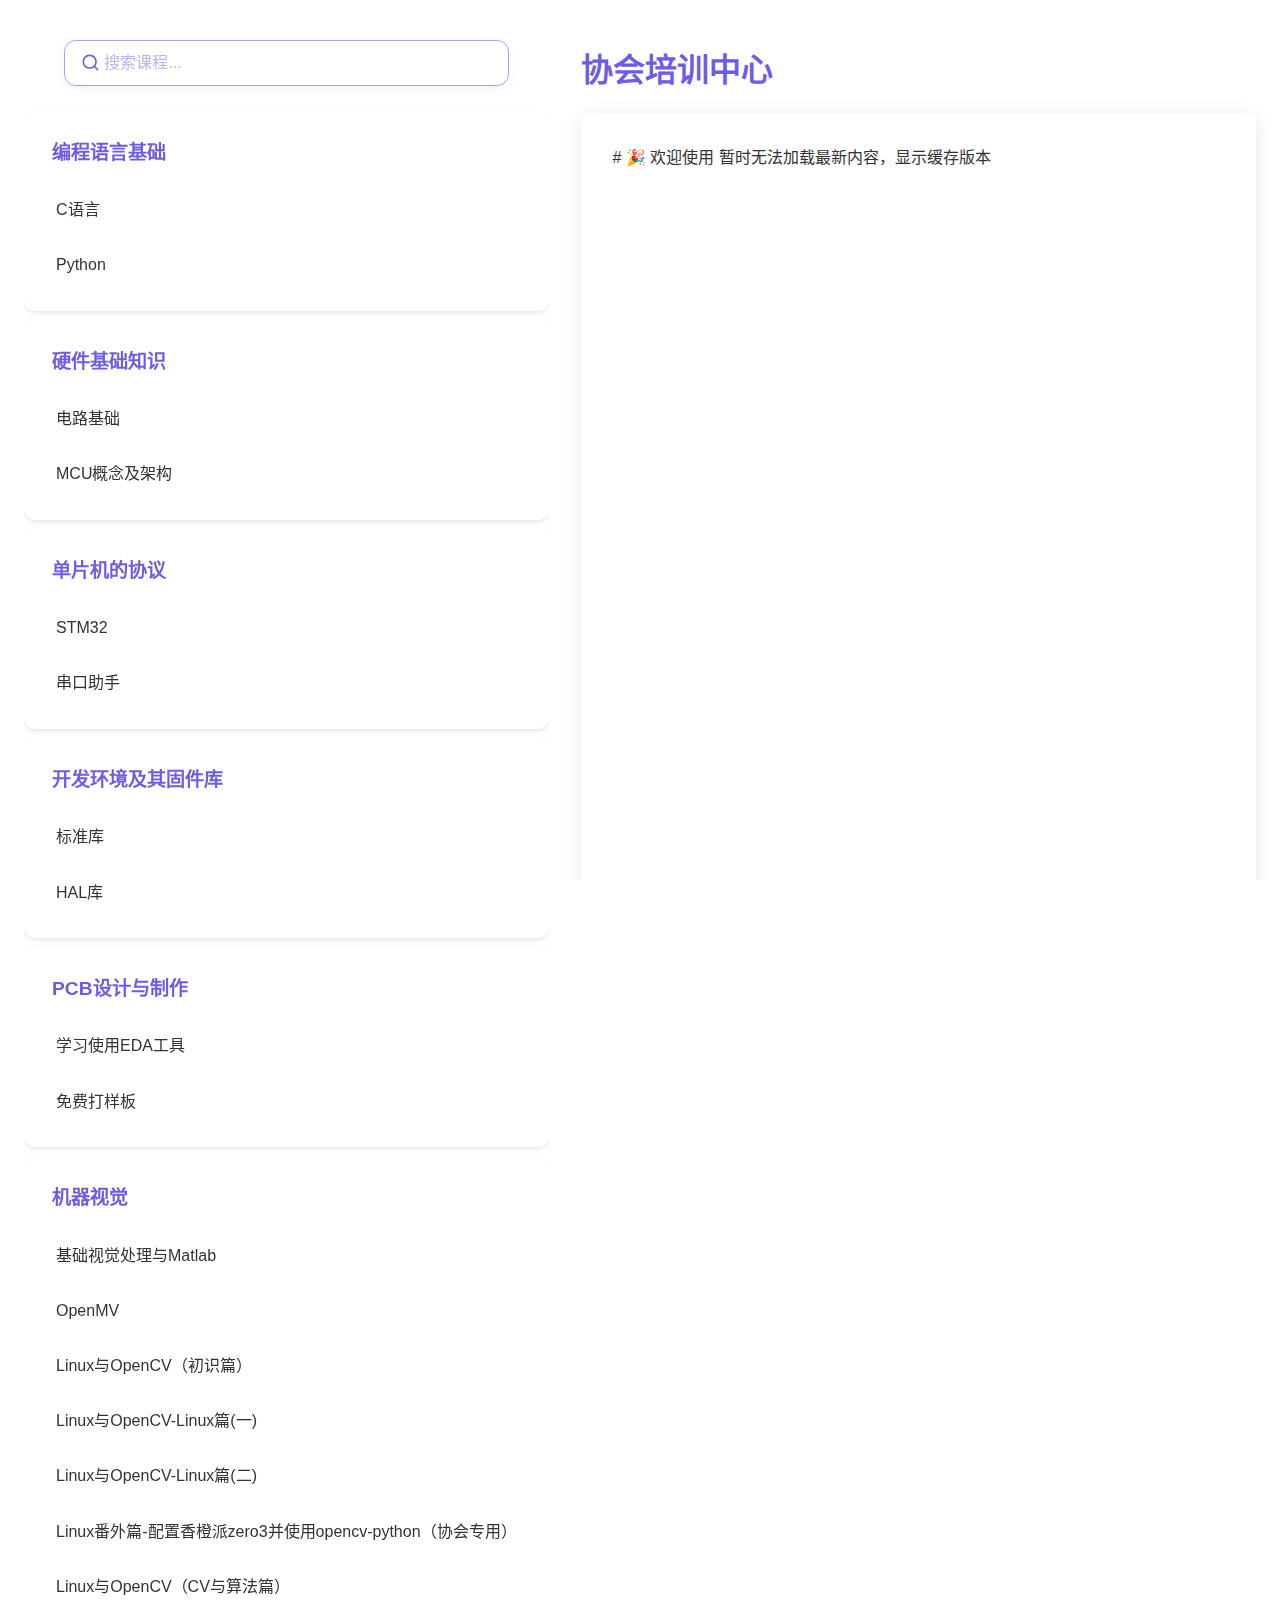
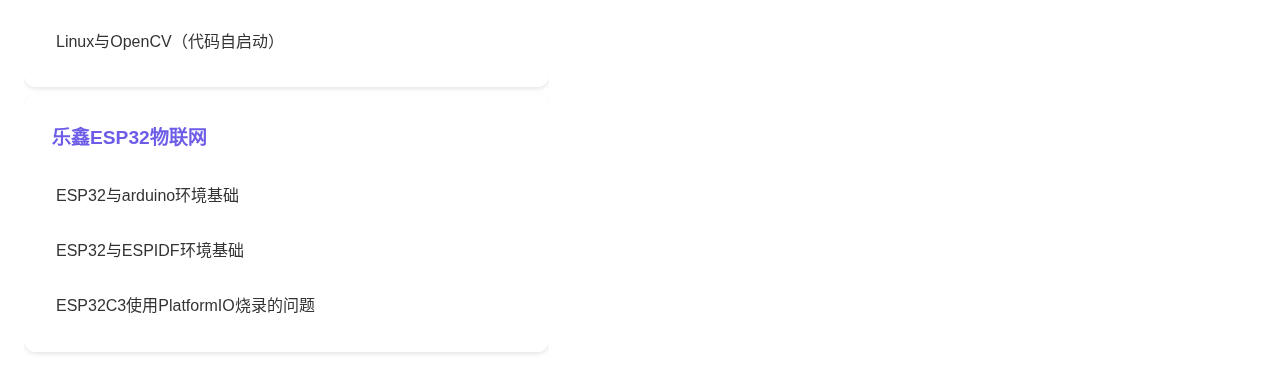
==== commit f91e5af6: "413" ====
--- a/test/index.html
+++ b/test/index.html
@@ -216,22 +216,28 @@
 				height: 100vh;
 				position: sticky;
 				top: 0;
-				overflow-y: auto; /* 确保侧边栏有独立的滚动条 */
+				overflow-y: auto;
+				/* 确保侧边栏有独立的滚动条 */
 				transform: none !important;
 				box-shadow: 8px 0 40px rgba(108, 92, 231, 0.1);
 				border-right: 1px solid var(--secondary);
-				scrollbar-width: thin; /* Firefox */
-				-ms-overflow-style: none; /* IE/Edge */
+				scrollbar-width: thin;
+				/* Firefox */
+				-ms-overflow-style: none;
+				/* IE/Edge */
 			}
 
 			.sidebar::-webkit-scrollbar {
-				display: block; /* 显示滚动条 */
-				width: 8px; /* 滚动条宽度 */
+				display: block;
+				/* 显示滚动条 */
+				width: 8px;
+				/* 滚动条宽度 */
 			}
 
 			.sidebar::-webkit-scrollbar-thumb {
 				background: var(--primary);
-				border-radius: 4px; /* 圆角 */
+				border-radius: 4px;
+				/* 圆角 */
 			}
 
 			.content {
@@ -346,14 +352,14 @@
 
 		/* 新增阅读进度条 */
 		.progress-bar {
-			display: none;
-			/* 隐藏进度条 */
+			display: block;
 			position: fixed;
 			top: 0;
 			left: 0;
 			height: 3px;
 			background: var(--accent);
 			z-index: 500;
+			transition: width 0.2s ease-out;
 		}
 
 		/* 优化移动端目录交互 */
@@ -392,8 +398,10 @@
 			color: var(--primary);
 			margin-top: 1.5rem;
 			margin-bottom: 0.5rem;
-			border-bottom: 2px solid var(--secondary); /* 增加底部边框 */
-			padding-bottom: 0.5rem; /* 增加底部内边距 */
+			border-bottom: 2px solid var(--secondary);
+			/* 增加底部边框 */
+			padding-bottom: 0.5rem;
+			/* 增加底部内边距 */
 		}
 
 		.markdown-content h1 {
@@ -410,14 +418,17 @@
 
 		/* 段落样式 */
 		.markdown-content p {
-			margin: 1.2rem 0; /* 增加段落间距 */
-			line-height: 1.6; /* 增加行高 */
+			margin: 1.2rem 0;
+			/* 增加段落间距 */
+			line-height: 1.6;
+			/* 增加行高 */
 		}
 
 		/* 列表样式 */
 		.markdown-content ul,
 		.markdown-content ol {
-			margin: 1.5rem 0; /* 增加列表间距 */
+			margin: 1.5rem 0;
+			/* 增加列表间距 */
 			padding-left: 1.5rem;
 		}
 
@@ -432,7 +443,8 @@
 			padding: 1rem;
 			margin: 1.5rem 0;
 			border-radius: 0 8px 8px 0;
-			font-style: italic; /* 引用内容斜体 */
+			font-style: italic;
+			/* 引用内容斜体 */
 		}
 
 		/* 代码块样式 */
@@ -441,7 +453,8 @@
 			padding: 1rem;
 			border-radius: 8px;
 			overflow-x: auto;
-			border: 1px solid var(--secondary); /* 添加边框 */
+			border: 1px solid var(--secondary);
+			/* 添加边框 */
 		}
 
 		.markdown-content code {
@@ -945,64 +958,85 @@
 
 		/* 更新字体 */
 		body {
-			font-family: 'Arial', sans-serif; /* 使用更现代的字体 */
-			color: #333; /* 更深的文本颜色 */
-			line-height: 1.6; /* 增加行高 */
+			font-family: 'Arial', sans-serif;
+			/* 使用更现代的字体 */
+			color: #333;
+			/* 更深的文本颜色 */
+			line-height: 1.6;
+			/* 增加行高 */
 		}
 
 		/* 按钮样式 */
 		.download-btn,
 		.copy-btn {
-			transition: background 0.3s, transform 0.2s; /* 增加过渡效果 */
+			transition: background 0.3s, transform 0.2s;
+			/* 增加过渡效果 */
 		}
 
 		.download-btn:hover,
 		.copy-btn:hover {
-			transform: translateY(-2px); /* 悬停时轻微上移 */
-			background: var(--accent); /* 悬停时背景色变化 */
+			transform: translateY(-2px);
+			/* 悬停时轻微上移 */
+			background: var(--accent);
+			/* 悬停时背景色变化 */
 		}
 
 		/* 增加阴影效果 */
 		.markdown-content {
-			box-shadow: 0 4px 20px rgba(0, 0, 0, 0.1); /* 增加阴影 */
-			border-radius: 8px; /* 圆角 */
+			box-shadow: 0 4px 20px rgba(0, 0, 0, 0.1);
+			/* 增加阴影 */
+			border-radius: 8px;
+			/* 圆角 */
 		}
 
 		/* 更新标题样式 */
-		h1, h2, h3 {
-			color: var(--primary); /* 使用主题色 */
-			margin-bottom: 1rem; /* 增加底部间距 */
+		h1,
+		h2,
+		h3 {
+			color: var(--primary);
+			/* 使用主题色 */
+			margin-bottom: 1rem;
+			/* 增加底部间距 */
 		}
 
 		/* 更新输入框样式 */
 		#mobile-search {
 			border: 1px solid var(--secondary);
-			border-radius: 12px; /* 圆角 */
-			padding: 0.8rem; /* 增加内边距 */
+			border-radius: 12px;
+			/* 圆角 */
+			padding: 0.8rem;
+			/* 增加内边距 */
 		}
 
 		/* 更新滚动条样式 */
 		.mobile-toc::-webkit-scrollbar {
-			width: 8px; /* 增加滚动条宽度 */
+			width: 8px;
+			/* 增加滚动条宽度 */
 		}
 
 		.mobile-toc::-webkit-scrollbar-thumb {
 			background: var(--primary);
-			border-radius: 4px; /* 圆角 */
+			border-radius: 4px;
+			/* 圆角 */
 		}
 
 		/* 更新错误提示样式 */
 		.error-message {
 			background: rgba(255, 0, 0, 0.1);
-			border: 1px solid red; /* 增加边框 */
-			border-radius: 8px; /* 圆角 */
+			border: 1px solid red;
+			/* 增加边框 */
+			border-radius: 8px;
+			/* 圆角 */
 		}
 
 		/* 更新加载指示器样式 */
 		.loading-indicator {
-			background: rgba(255, 255, 255, 0.9); /* 背景色 */
-			border-radius: 8px; /* 圆角 */
-			box-shadow: 0 2px 10px rgba(0, 0, 0, 0.1); /* 阴影 */
+			background: rgba(255, 255, 255, 0.9);
+			/* 背景色 */
+			border-radius: 8px;
+			/* 圆角 */
+			box-shadow: 0 2px 10px rgba(0, 0, 0, 0.1);
+			/* 阴影 */
 		}
 
 		/* 目录容器样式 */
@@ -1011,31 +1045,39 @@
 			background: rgba(255, 255, 255, 0.9);
 			width: 100%;
 			box-sizing: border-box;
-			border-radius: 12px; /* 圆角 */
-			padding: 1rem; /* 增加内边距 */
-			box-shadow: 0 2px 4px rgba(0, 0, 0, 0.1); /* 添加阴影 */
+			border-radius: 12px;
+			/* 圆角 */
+			padding: 1rem;
+			/* 增加内边距 */
+			box-shadow: 0 2px 4px rgba(0, 0, 0, 0.1);
+			/* 添加阴影 */
 		}
 
 		/* 目录项样式 */
 		.toc-subitem {
 			padding: 1rem;
 			font-size: 1rem;
-			border-radius: 8px; /* 圆角 */
+			border-radius: 8px;
+			/* 圆角 */
 			margin: 4px 0;
-			transition: background 0.3s; /* 增加过渡效果 */
-			cursor: pointer; /* 鼠标悬停时显示为手型 */
+			transition: background 0.3s;
+			/* 增加过渡效果 */
+			cursor: pointer;
+			/* 鼠标悬停时显示为手型 */
 		}
 
 		/* 悬停效果 */
 		.toc-subitem:hover {
-			background: rgba(108, 92, 231, 0.1); /* 悬停时背景色变化 */
+			background: rgba(108, 92, 231, 0.1);
+			/* 悬停时背景色变化 */
 		}
 
 		/* 目录标题样式 */
 		.toc-category h3 {
 			margin: 0;
 			font-size: 1.2rem;
-			color: var(--primary); /* 使用主题色 */
+			color: var(--primary);
+			/* 使用主题色 */
 		}
 	</style>
 </head>
@@ -1058,7 +1100,7 @@
 	<!-- 内容区域 -->
 	<main class="content">
 		<h1>协会培训中心</h1>
-		<div class="course-content" style="min-height: 100vh;">
+		<div class="course-content" style="min-height: 200vh;">
 			<article class="markdown-content" id="welcome-container">
 				<!-- 内容将由JavaScript动态加载 -->
 			</article>
@@ -1104,7 +1146,17 @@
 			"test/md/机器视觉 - 基础视觉处理与Matlab.md",
 			"test/md/机器视觉 - OpenMV.md",
 			"test/md/机器视觉 - Linux与OpenCV（初识篇）.md",
-			"test/md/机器视觉 - Linux与OpenCV-Linux篇(一).md"
+			"test/md/机器视觉 - Linux与OpenCV-Linux篇(一).md",
+			"test/md/机器视觉 - Linux与OpenCV-Linux篇(二).md",
+			"test/md/机器视觉 - Linux番外篇-配置香橙派zero3并使用opencv-python（协会专用）.md",
+			"test/md/机器视觉 - Linux与OpenCV（CV与算法篇）.md",
+			"test/md/机器视觉 - Linux与OpenCV（代码自启动）.md",
+
+			//乐鑫ESP32物联网
+			"test/md/乐鑫ESP32物联网 - ESP32与arduino环境基础.md",
+			"test/md/乐鑫ESP32物联网 - ESP32与ESPIDF环境基础.md",
+			"test/md/乐鑫ESP32物联网 - ESP32C3使用PlatformIO烧录的问题.md",
+
 		];
 
 		// 动态生成目录结构
@@ -1209,11 +1261,33 @@
 			const progressBar = document.createElement('div');
 			progressBar.className = 'progress-bar';
 			document.body.prepend(progressBar);
-
+			
+			let rafId;
+			function updateProgress() {
+				const scrollHeight = document.documentElement.scrollHeight - window.innerHeight;
+				const progress = Math.min(1, Math.max(0, window.scrollY / scrollHeight));
+				progressBar.style.width = `${progress * 100}%`;
+				rafId = requestAnimationFrame(updateProgress);
+			}
+			
+			// 使用IntersectionObserver优化性能
+			const observer = new IntersectionObserver(() => {
+				if (document.documentElement.scrollHeight > window.innerHeight * 2) {
+					rafId = requestAnimationFrame(updateProgress);
+				} else {
+					progressBar.style.width = '0';
+				}
+			}, { threshold: 0.1 });
+
+			observer.observe(document.documentElement);
+			
+			// 滚动结束隐藏（可选）
+			let scrollTimeout;
 			window.addEventListener('scroll', () => {
-				const scrollHeight = document.documentElement.scrollHeight - window.innerHeight;
-				const progress = (window.scrollY / scrollHeight) * 100;
-				progressBar.style.width = progress + '%';
+				clearTimeout(scrollTimeout);
+				scrollTimeout = setTimeout(() => {
+					cancelAnimationFrame(rafId);
+				}, 100);
 			});
 		}
 
@@ -1224,6 +1298,20 @@
 		// 修改内容加载逻辑适配PC端布局
 		document.addEventListener('click', async (e) => {
 			if (e.target.closest('.toc-subitem')) {
+				// 强制所有设备点击后立即滚动到顶部
+				window.scrollTo({
+					top: 0,
+					behavior: 'smooth'
+				});
+
+				// 新增：PC端额外处理
+				if (window.innerWidth > 768) {
+					// 双保险：直接操作滚动容器
+					document.documentElement.scrollTop = 0;
+					document.scrollingElement.scrollTop = 0;
+					document.querySelector('.content').scrollTop = 0;
+				}
+
 				// 移动端点击后关闭目录
 				if (window.innerWidth <= 768) {
 					floatingToc.classList.remove('active');
@@ -1264,6 +1352,12 @@
 							behavior: 'smooth'
 						});
 					}
+
+					// 确保内容插入后再次定位到顶部
+					requestAnimationFrame(() => {
+						window.scrollTo(0, 0);
+						document.documentElement.scrollTop = 0;
+					});
 
 					// 添加历史记录
 					history.pushState({}, '', `#${encodeURIComponent(filePath)}`);
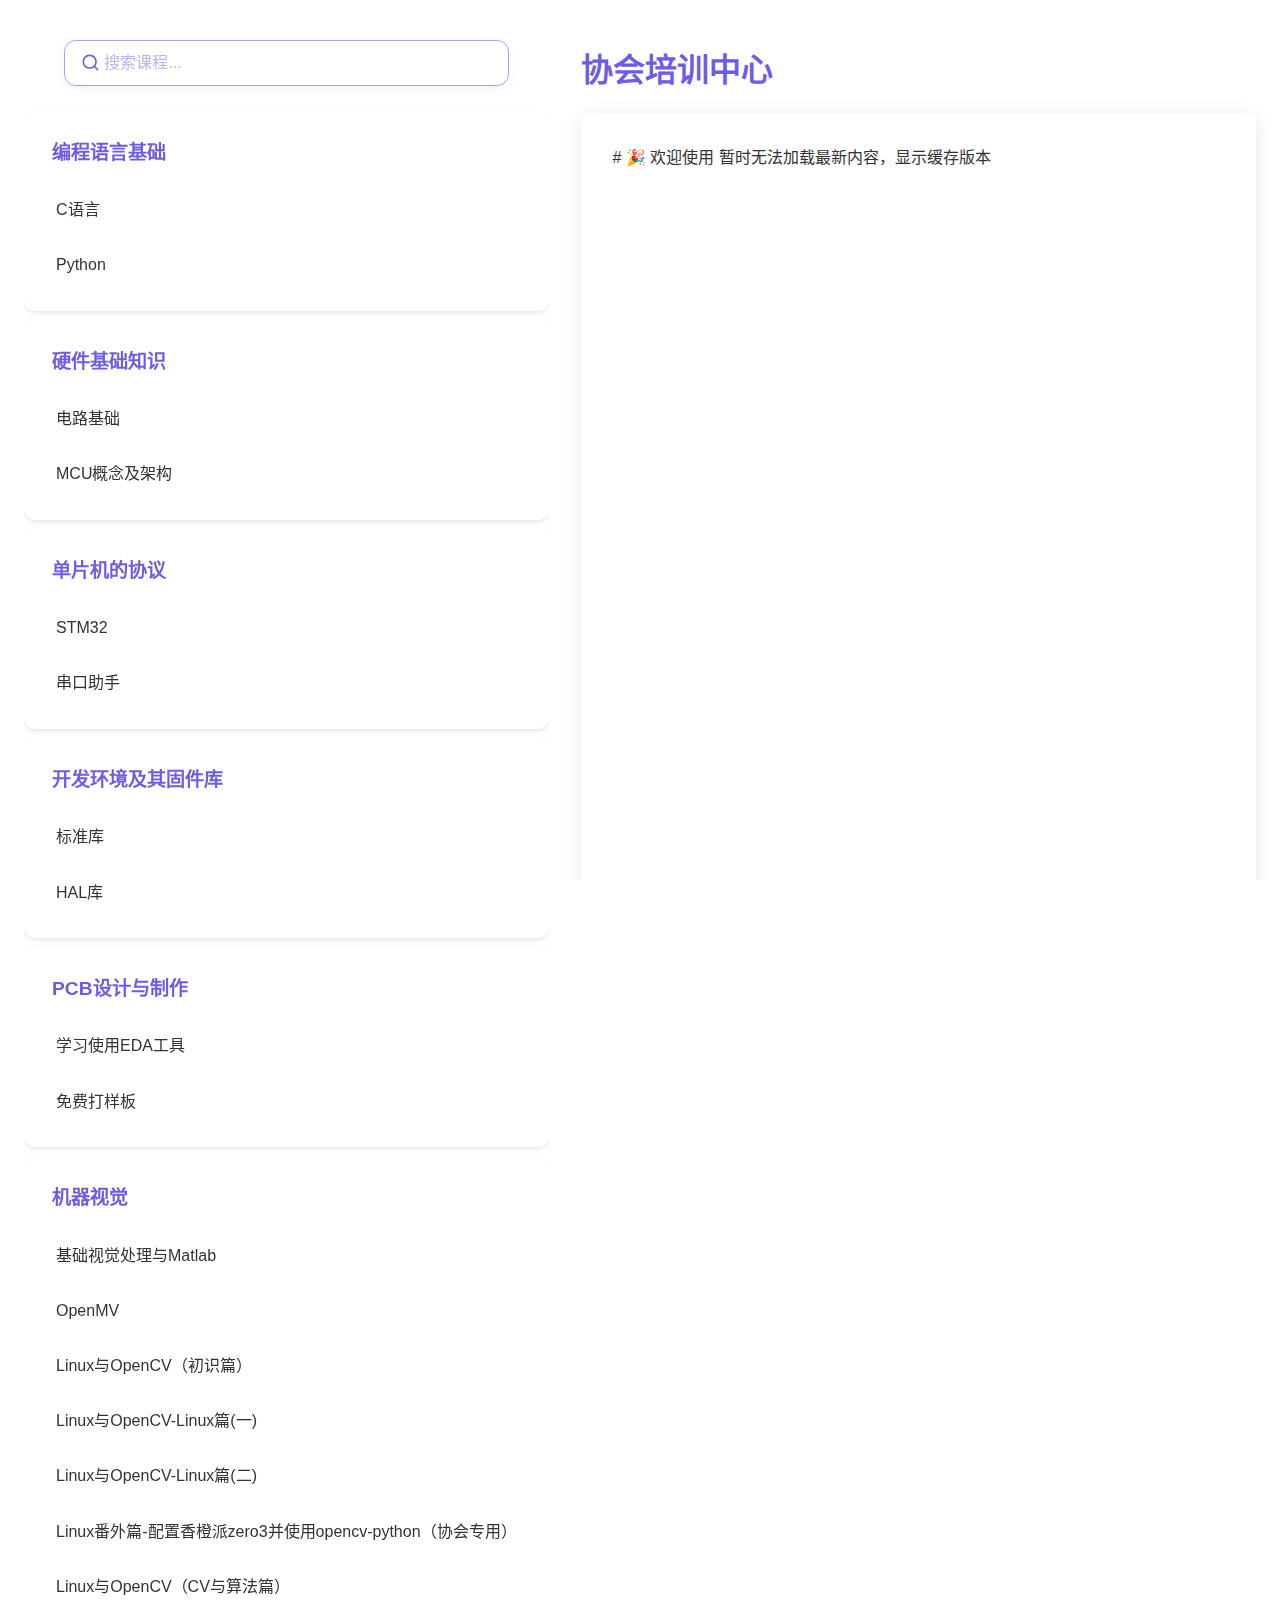
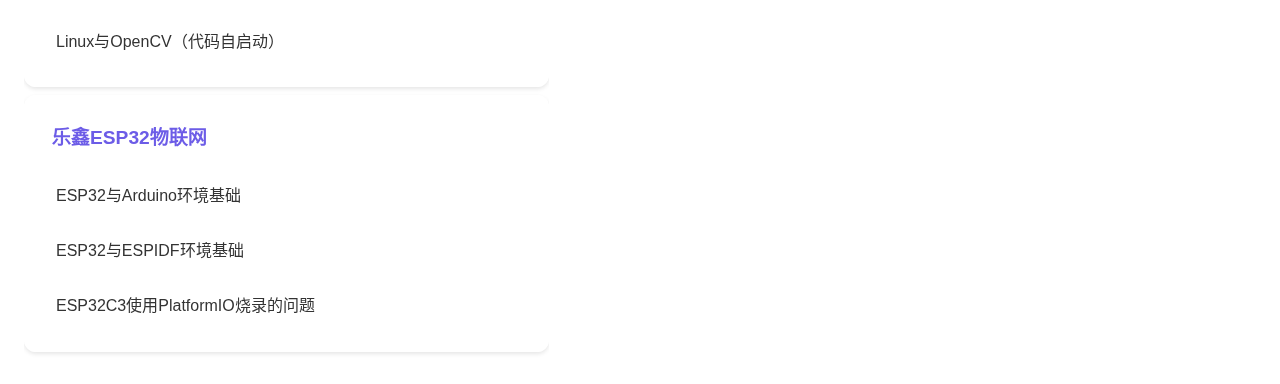
==== commit c57ed03d: "1" ====
--- a/test/index.html
+++ b/test/index.html
@@ -1153,7 +1153,7 @@
 			"test/md/机器视觉 - Linux与OpenCV（代码自启动）.md",
 
 			//乐鑫ESP32物联网
-			"test/md/乐鑫ESP32物联网 - ESP32与arduino环境基础.md",
+			"test/md/乐鑫ESP32物联网 - ESP32与Arduino环境基础.md",
 			"test/md/乐鑫ESP32物联网 - ESP32与ESPIDF环境基础.md",
 			"test/md/乐鑫ESP32物联网 - ESP32C3使用PlatformIO烧录的问题.md",
 
